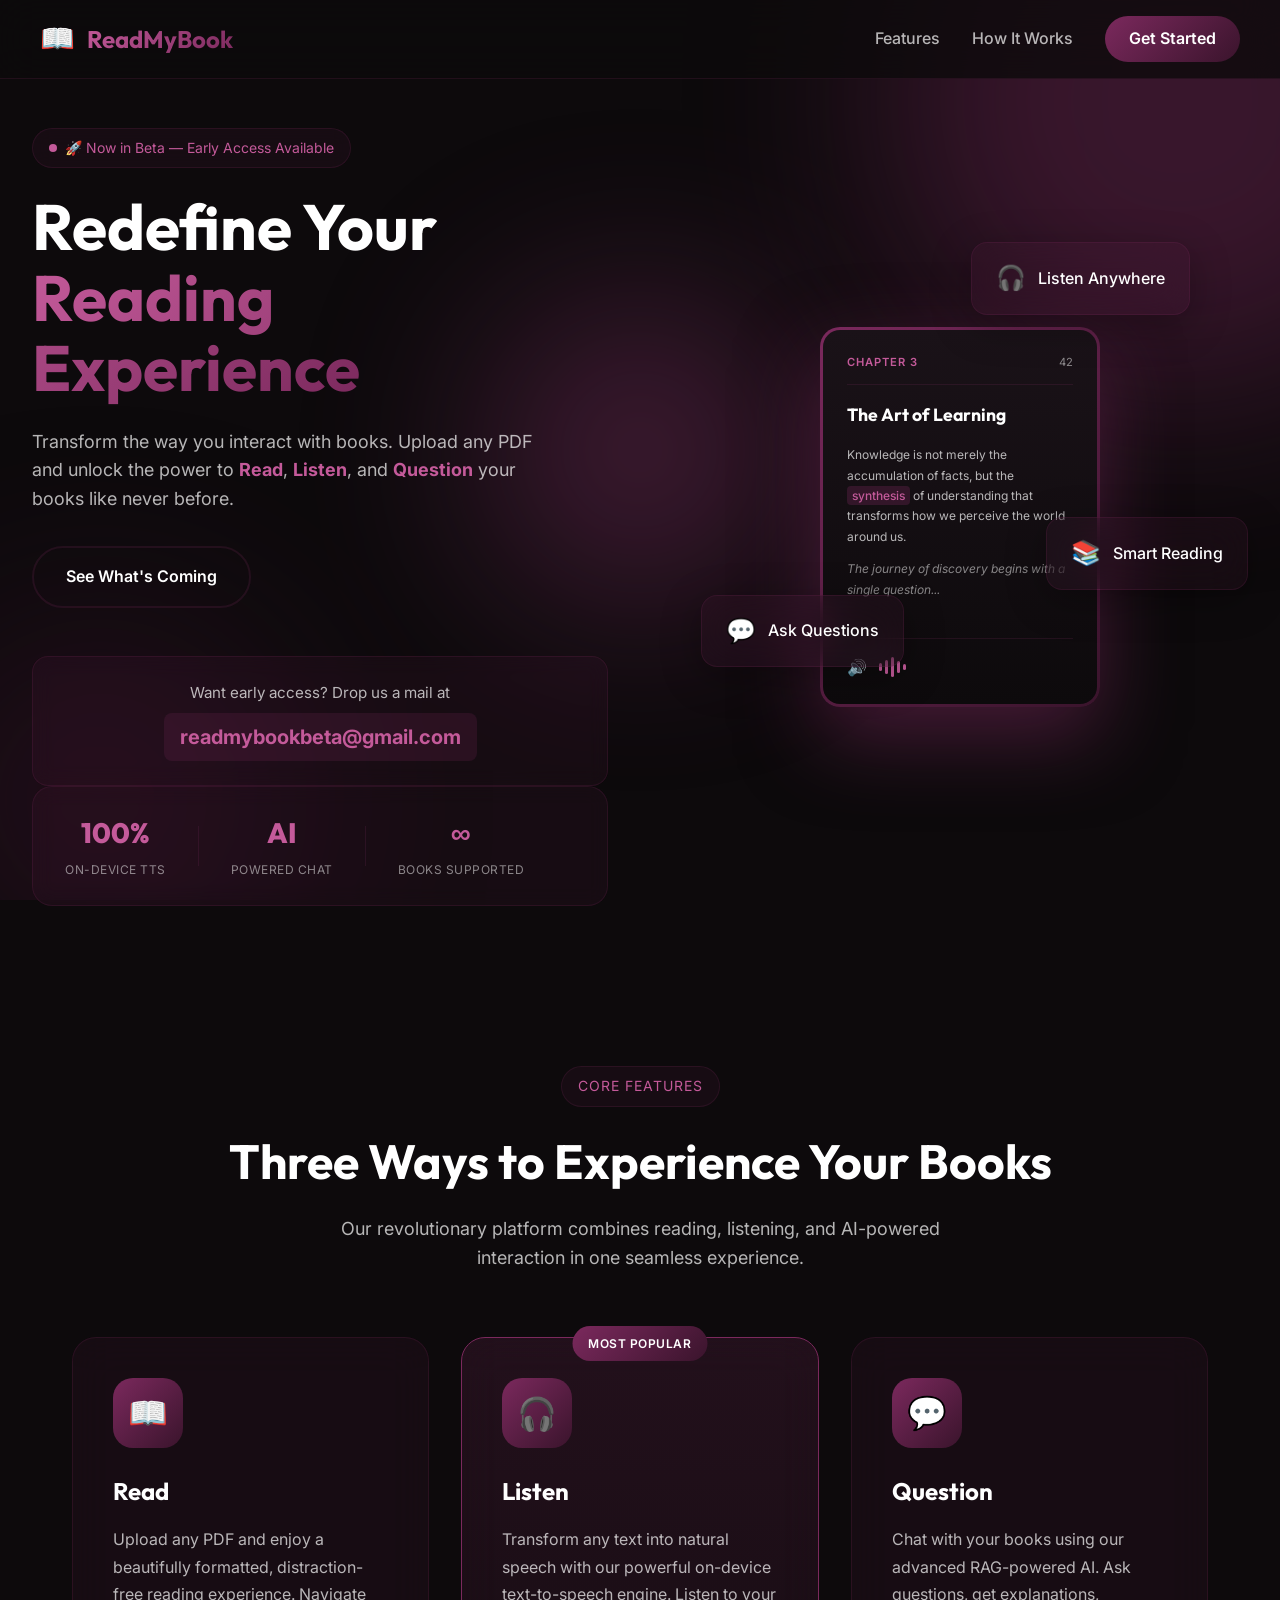
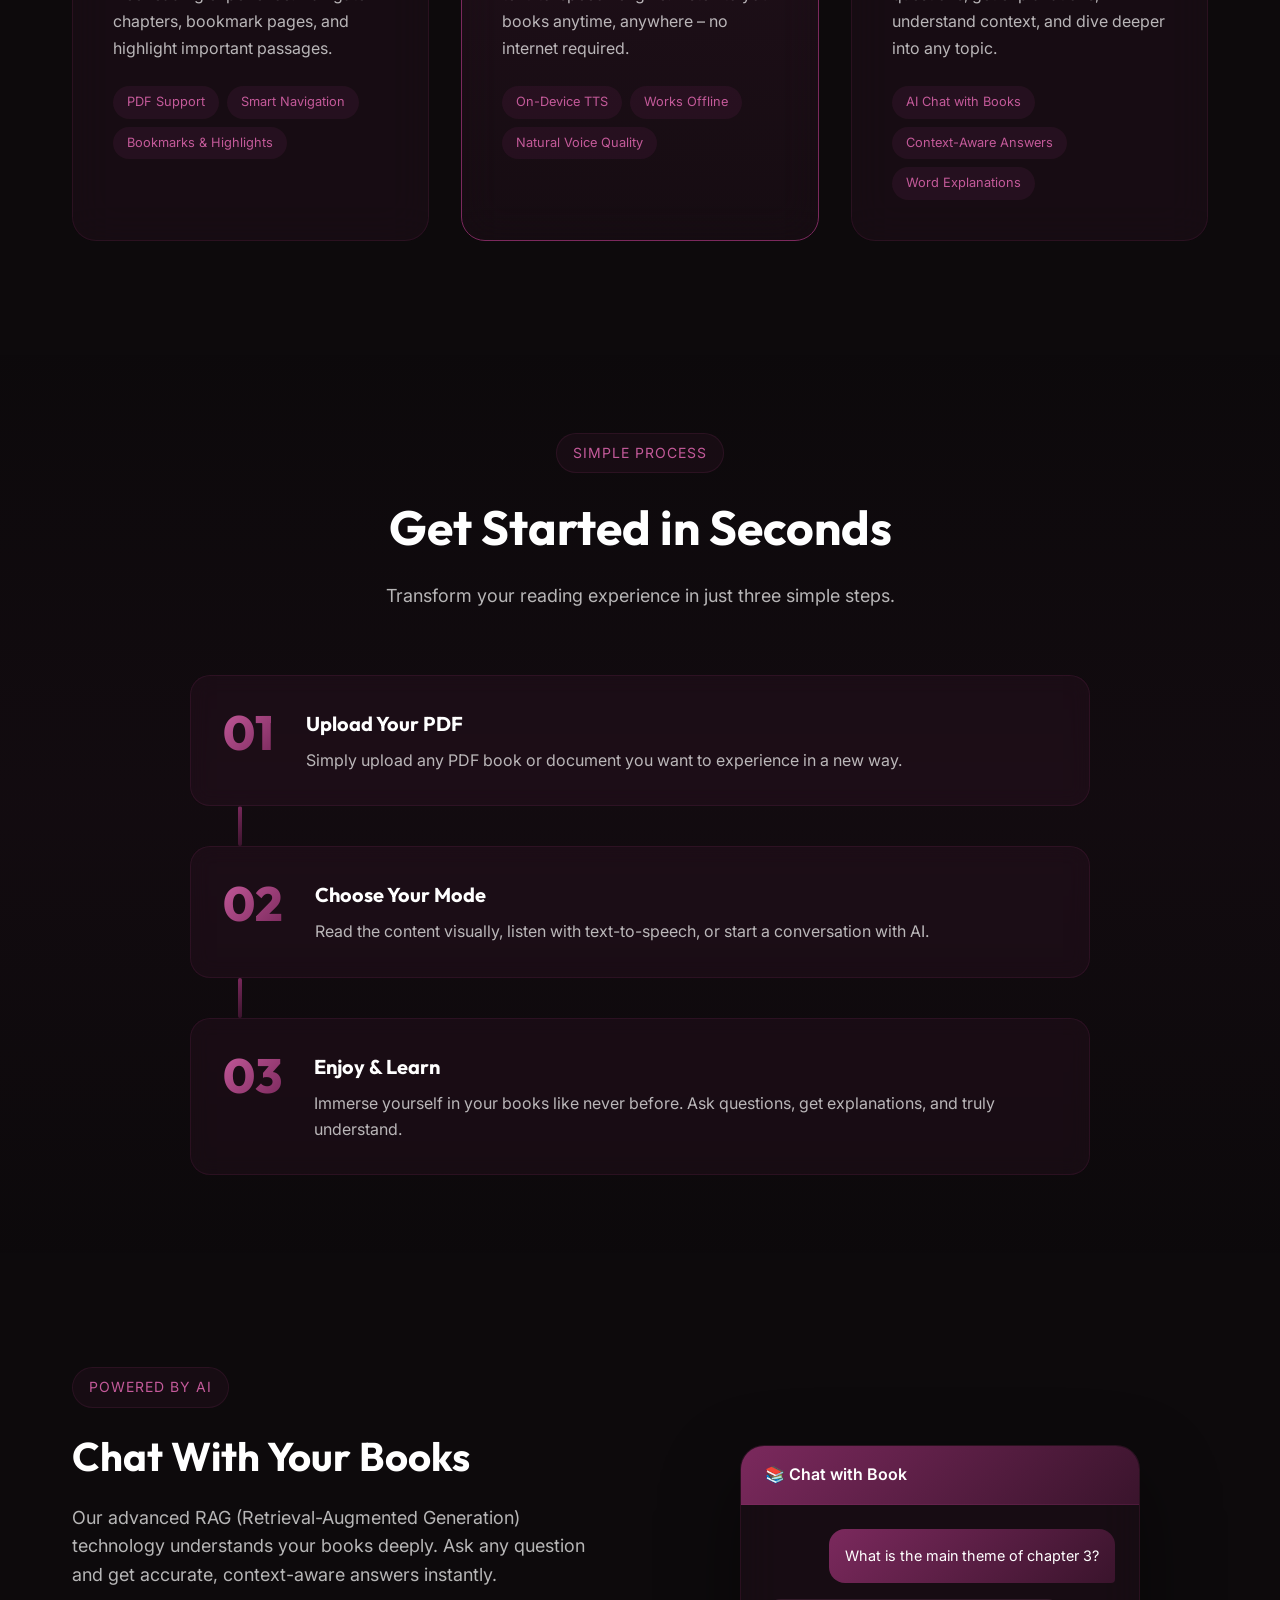
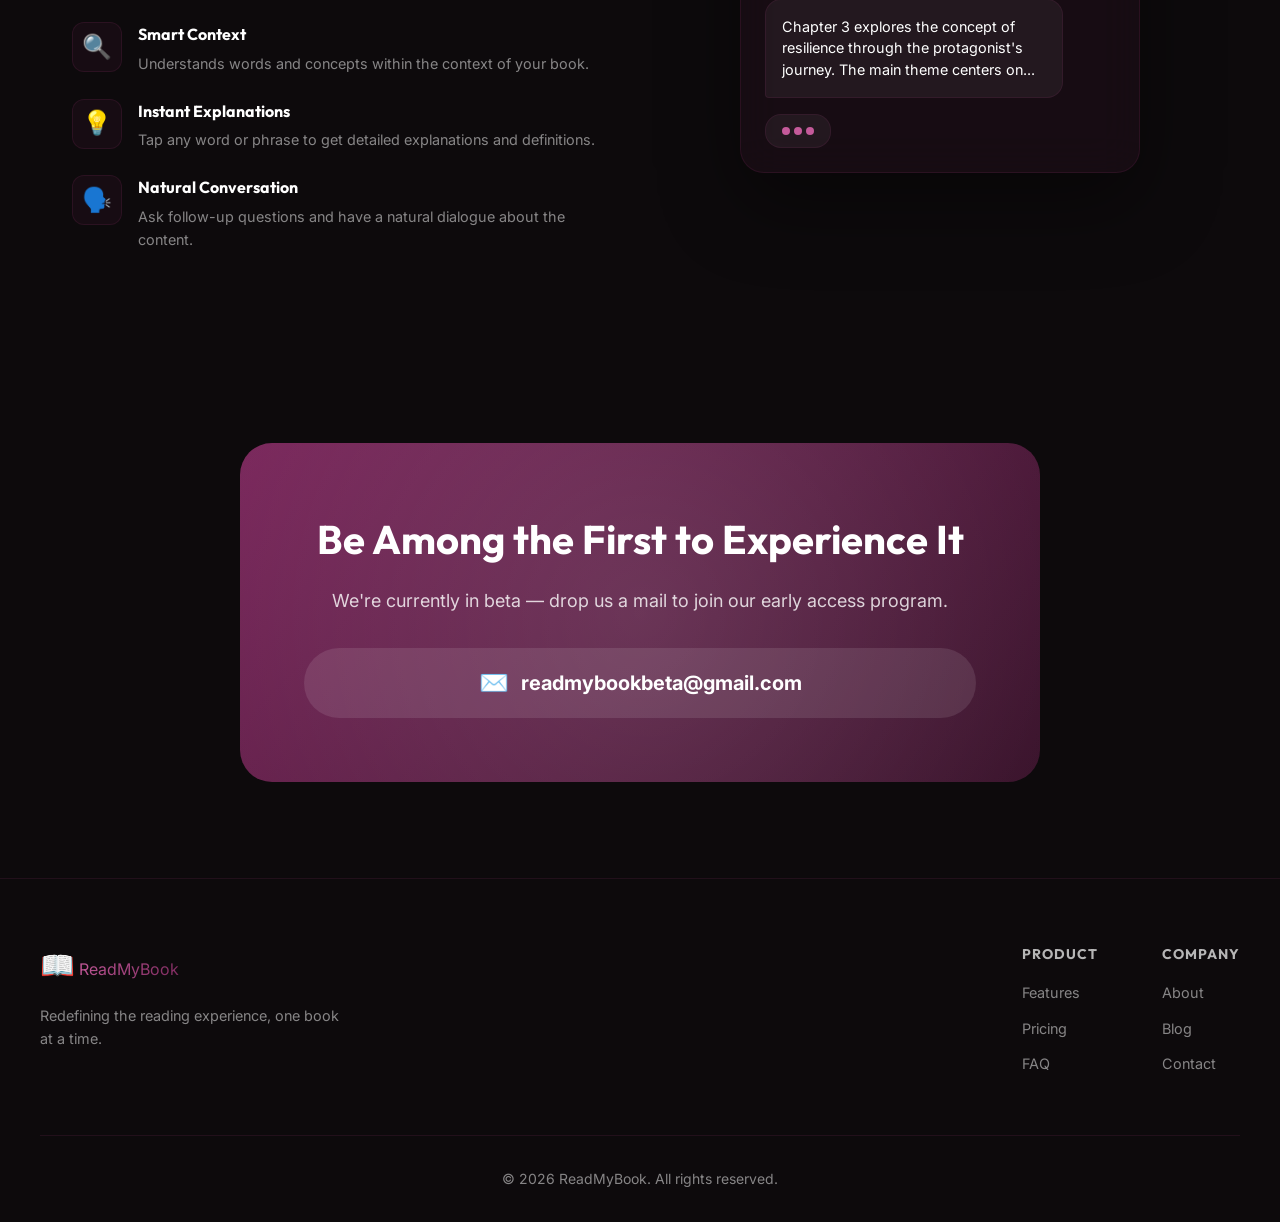
==== static/index.html @ e7499484 "landing page setup" ====
<!DOCTYPE html>
<html lang="en">
<head>
    <meta charset="UTF-8">
    <meta name="viewport" content="width=device-width, initial-scale=1.0">
    <meta name="description" content="ReadMyBook - Redefine your reading experience. Read, Listen, and Question your books with AI-powered features and on-device text-to-speech.">
    <title>ReadMyBook - Redefine Your Reading Experience</title>
    <link rel="preconnect" href="https://fonts.googleapis.com">
    <link rel="preconnect" href="https://fonts.gstatic.com" crossorigin>
    <link href="https://fonts.googleapis.com/css2?family=Inter:wght@300;400;500;600;700;800&family=Outfit:wght@400;500;600;700;800&display=swap" rel="stylesheet">
    <link rel="stylesheet" href="/static/style.css">
</head>
<body>
    <!-- Animated Background -->
    <div class="bg-animation">
        <div class="orb orb-1"></div>
        <div class="orb orb-2"></div>
        <div class="orb orb-3"></div>
    </div>

    <!-- Navigation -->
    <nav class="navbar">
        <div class="nav-container">
            <div class="logo">
                <span class="logo-icon">📖</span>
                <span class="logo-text">ReadMyBook</span>
            </div>
            <div class="nav-links">
                <a href="#features">Features</a>
                <a href="#how-it-works">How It Works</a>
                <a href="#" class="btn-nav">Get Started</a>
            </div>
        </div>
    </nav>

    <!-- Hero Section -->
    <section class="hero">
        <div class="hero-content">
            <div class="hero-badge">
                <span class="badge-pulse"></span>
                <span>🚀 Now in Beta — Early Access Available</span>
            </div>
            <h1 class="hero-title">
                Redefine Your<br>
                <span class="gradient-text">Reading Experience</span>
            </h1>
            <p class="hero-subtitle">
                Transform the way you interact with books. Upload any PDF and unlock the power to 
                <strong>Read</strong>, <strong>Listen</strong>, and <strong>Question</strong> your books 
                like never before.
            </p>
            <div class="hero-cta">
                <a href="#features" class="btn-secondary">See What's Coming</a>
            </div>
            <div class="beta-email-box">
                <p class="beta-email-label">Want early access? Drop us a mail at</p>
                <a href="mailto:readmybookbeta@gmail.com" class="beta-email-highlight">readmybookbeta@gmail.com</a>
            </div>
            <div class="hero-stats">
                <div class="stat">
                    <span class="stat-number">100%</span>
                    <span class="stat-label">On-Device TTS</span>
                </div>
                <div class="stat-divider"></div>
                <div class="stat">
                    <span class="stat-number">AI</span>
                    <span class="stat-label">Powered Chat</span>
                </div>
                <div class="stat-divider"></div>
                <div class="stat">
                    <span class="stat-number">∞</span>
                    <span class="stat-label">Books Supported</span>
                </div>
            </div>
        </div>
        <div class="hero-visual">
            <div class="floating-card card-1">
                <div class="card-icon">🎧</div>
                <span>Listen Anywhere</span>
            </div>
            <div class="floating-card card-2">
                <div class="card-icon">💬</div>
                <span>Ask Questions</span>
            </div>
            <div class="floating-card card-3">
                <div class="card-icon">📚</div>
                <span>Smart Reading</span>
            </div>
            <div class="book-mockup">
                <div class="book-page">
                    <div class="book-header">
                        <span class="chapter-label">Chapter 3</span>
                        <span class="page-number">42</span>
                    </div>
                    <h3 class="book-title">The Art of Learning</h3>
                    <div class="book-text">
                        <p>Knowledge is not merely the accumulation of facts, but the <span class="highlight-word">synthesis</span> of understanding that transforms how we perceive the world around us.</p>
                        <p class="text-muted-book">The journey of discovery begins with a single question...</p>
                    </div>
                    <div class="book-controls">
                        <span class="control-icon">🔊</span>
                        <div class="audio-wave">
                            <span></span><span></span><span></span><span></span><span></span>
                        </div>
                    </div>
                </div>
            </div>
        </div>
    </section>

    <!-- Features Section -->
    <section class="features" id="features">
        <div class="section-header">
            <span class="section-tag">Core Features</span>
            <h2 class="section-title">Three Ways to Experience Your Books</h2>
            <p class="section-subtitle">Our revolutionary platform combines reading, listening, and AI-powered interaction in one seamless experience.</p>
        </div>
        <div class="features-grid">
            <div class="feature-card">
                <div class="feature-icon-wrapper">
                    <div class="feature-icon">📖</div>
                </div>
                <h3>Read</h3>
                <p>Upload any PDF and enjoy a beautifully formatted, distraction-free reading experience. Navigate chapters, bookmark pages, and highlight important passages.</p>
                <ul class="feature-list">
                    <li>PDF Support</li>
                    <li>Smart Navigation</li>
                    <li>Bookmarks & Highlights</li>
                </ul>
            </div>
            <div class="feature-card featured">
                <div class="feature-badge">Most Popular</div>
                <div class="feature-icon-wrapper">
                    <div class="feature-icon">🎧</div>
                </div>
                <h3>Listen</h3>
                <p>Transform any text into natural speech with our powerful on-device text-to-speech engine. Listen to your books anytime, anywhere – no internet required.</p>
                <ul class="feature-list">
                    <li>On-Device TTS</li>
                    <li>Works Offline</li>
                    <li>Natural Voice Quality</li>
                </ul>
            </div>
            <div class="feature-card">
                <div class="feature-icon-wrapper">
                    <div class="feature-icon">💬</div>
                </div>
                <h3>Question</h3>
                <p>Chat with your books using our advanced RAG-powered AI. Ask questions, get explanations, understand context, and dive deeper into any topic.</p>
                <ul class="feature-list">
                    <li>AI Chat with Books</li>
                    <li>Context-Aware Answers</li>
                    <li>Word Explanations</li>
                </ul>
            </div>
        </div>
    </section>

    <!-- How It Works Section -->
    <section class="how-it-works" id="how-it-works">
        <div class="section-header">
            <span class="section-tag">Simple Process</span>
            <h2 class="section-title">Get Started in Seconds</h2>
            <p class="section-subtitle">Transform your reading experience in just three simple steps.</p>
        </div>
        <div class="steps-container">
            <div class="step">
                <div class="step-number">01</div>
                <div class="step-content">
                    <h3>Upload Your PDF</h3>
                    <p>Simply upload any PDF book or document you want to experience in a new way.</p>
                </div>
            </div>
            <div class="step-connector"></div>
            <div class="step">
                <div class="step-number">02</div>
                <div class="step-content">
                    <h3>Choose Your Mode</h3>
                    <p>Read the content visually, listen with text-to-speech, or start a conversation with AI.</p>
                </div>
            </div>
            <div class="step-connector"></div>
            <div class="step">
                <div class="step-number">03</div>
                <div class="step-content">
                    <h3>Enjoy & Learn</h3>
                    <p>Immerse yourself in your books like never before. Ask questions, get explanations, and truly understand.</p>
                </div>
            </div>
        </div>
    </section>

    <!-- AI Features Highlight -->
    <section class="ai-section">
        <div class="ai-container">
            <div class="ai-content">
                <span class="section-tag">Powered by AI</span>
                <h2>Chat With Your Books</h2>
                <p>Our advanced RAG (Retrieval-Augmented Generation) technology understands your books deeply. Ask any question and get accurate, context-aware answers instantly.</p>
                <div class="ai-features">
                    <div class="ai-feature">
                        <div class="ai-feature-icon">🔍</div>
                        <div>
                            <h4>Smart Context</h4>
                            <p>Understands words and concepts within the context of your book.</p>
                        </div>
                    </div>
                    <div class="ai-feature">
                        <div class="ai-feature-icon">💡</div>
                        <div>
                            <h4>Instant Explanations</h4>
                            <p>Tap any word or phrase to get detailed explanations and definitions.</p>
                        </div>
                    </div>
                    <div class="ai-feature">
                        <div class="ai-feature-icon">🗣️</div>
                        <div>
                            <h4>Natural Conversation</h4>
                            <p>Ask follow-up questions and have a natural dialogue about the content.</p>
                        </div>
                    </div>
                </div>
            </div>
            <div class="ai-visual">
                <div class="chat-mockup">
                    <div class="chat-header">
                        <span class="chat-title">📚 Chat with Book</span>
                    </div>
                    <div class="chat-messages">
                        <div class="chat-message user">
                            <p>What is the main theme of chapter 3?</p>
                        </div>
                        <div class="chat-message ai">
                            <p>Chapter 3 explores the concept of resilience through the protagonist's journey. The main theme centers on...</p>
                        </div>
                        <div class="chat-typing">
                            <span></span><span></span><span></span>
                        </div>
                    </div>
                </div>
            </div>
        </div>
    </section>

    <!-- CTA Section -->
    <section class="cta-section">
        <div class="cta-container">
            <h2>Be Among the First to Experience It</h2>
            <p>We're currently in beta — drop us a mail to join our early access program.</p>
            <div class="cta-email-box">
                <span class="cta-email-icon">✉️</span>
                <a href="mailto:readmybookbeta@gmail.com" class="cta-email-link">readmybookbeta@gmail.com</a>
            </div>
        </div>
    </section>

    <!-- Footer -->
    <footer class="footer">
        <div class="footer-container">
            <div class="footer-brand">
                <span class="logo-icon">📖</span>
                <span class="logo-text">ReadMyBook</span>
                <p>Redefining the reading experience, one book at a time.</p>
            </div>
            <div class="footer-links">
                <div class="footer-column">
                    <h4>Product</h4>
                    <a href="#">Features</a>
                    <a href="#">Pricing</a>
                    <a href="#">FAQ</a>
                </div>
                <div class="footer-column">
                    <h4>Company</h4>
                    <a href="#">About</a>
                    <a href="#">Blog</a>
                    <a href="#">Contact</a>
                </div>
            </div>
        </div>
        <div class="footer-bottom">
            <p>&copy; 2026 ReadMyBook. All rights reserved.</p>
        </div>
    </footer>
</body>
</html>
---- static/style.css ----
/* ========================================
   ReadMyBook Landing Page Styles
   Color Palette: 
   - Major: #7B295D (Purple Magenta)
   - Minor: #3A142C (Deep Plum)
   ======================================== */

:root {
    --major-color: #7B295D;
    --minor-color: #3A142C;
    --major-light: #9B3A7A;
    --major-lighter: #C45A9A;
    --accent-glow: rgba(123, 41, 93, 0.5);
    --bg-dark: #0D0A0C;
    --bg-card: rgba(123, 41, 93, 0.08);
    --text-primary: #FFFFFF;
    --text-secondary: rgba(255, 255, 255, 0.7);
    --text-muted: rgba(255, 255, 255, 0.5);
    --glass-bg: rgba(123, 41, 93, 0.1);
    --glass-border: rgba(123, 41, 93, 0.2);
    --gradient-main: linear-gradient(135deg, var(--major-color) 0%, var(--minor-color) 100%);
    --gradient-glow: linear-gradient(135deg, var(--major-lighter) 0%, var(--major-color) 100%);
}

* {
    margin: 0;
    padding: 0;
    box-sizing: border-box;
}

html {
    scroll-behavior: smooth;
}

body {
    font-family: 'Inter', -apple-system, BlinkMacSystemFont, sans-serif;
    background: var(--bg-dark);
    color: var(--text-primary);
    line-height: 1.6;
    overflow-x: hidden;
}

h1, h2, h3, h4, h5, h6 {
    font-family: 'Outfit', sans-serif;
    font-weight: 700;
}

/* ========================================
   Background Animation
   ======================================== */

.bg-animation {
    position: fixed;
    top: 0;
    left: 0;
    width: 100%;
    height: 100%;
    pointer-events: none;
    z-index: -1;
    overflow: hidden;
}

.orb {
    position: absolute;
    border-radius: 50%;
    filter: blur(100px);
    opacity: 0.4;
    animation: float 20s ease-in-out infinite;
}

.orb-1 {
    width: 600px;
    height: 600px;
    background: var(--major-color);
    top: -200px;
    right: -200px;
    animation-delay: 0s;
}

.orb-2 {
    width: 400px;
    height: 400px;
    background: var(--minor-color);
    bottom: -100px;
    left: -100px;
    animation-delay: -7s;
}

.orb-3 {
    width: 300px;
    height: 300px;
    background: var(--major-light);
    top: 50%;
    left: 50%;
    transform: translate(-50%, -50%);
    animation-delay: -14s;
}

@keyframes float {
    0%, 100% {
        transform: translate(0, 0) scale(1);
    }
    25% {
        transform: translate(50px, -50px) scale(1.1);
    }
    50% {
        transform: translate(-30px, 30px) scale(0.95);
    }
    75% {
        transform: translate(20px, 20px) scale(1.05);
    }
}

/* ========================================
   Navigation
   ======================================== */

.navbar {
    position: fixed;
    top: 0;
    left: 0;
    right: 0;
    z-index: 1000;
    padding: 1rem 2rem;
    backdrop-filter: blur(20px);
    background: rgba(13, 10, 12, 0.8);
    border-bottom: 1px solid var(--glass-border);
}

.nav-container {
    max-width: 1200px;
    margin: 0 auto;
    display: flex;
    justify-content: space-between;
    align-items: center;
}

.logo {
    display: flex;
    align-items: center;
    gap: 0.75rem;
    font-family: 'Outfit', sans-serif;
    font-size: 1.5rem;
    font-weight: 700;
}

.logo-icon {
    font-size: 1.75rem;
}

.logo-text {
    background: var(--gradient-glow);
    -webkit-background-clip: text;
    -webkit-text-fill-color: transparent;
    background-clip: text;
}

.nav-links {
    display: flex;
    align-items: center;
    gap: 2rem;
}

.nav-links a {
    color: var(--text-secondary);
    text-decoration: none;
    font-weight: 500;
    transition: color 0.3s ease;
}

.nav-links a:hover {
    color: var(--text-primary);
}

.btn-nav {
    padding: 0.625rem 1.5rem;
    background: var(--gradient-main);
    border-radius: 50px;
    color: var(--text-primary) !important;
    font-weight: 600 !important;
    transition: transform 0.3s ease, box-shadow 0.3s ease;
}

.btn-nav:hover {
    transform: translateY(-2px);
    box-shadow: 0 10px 30px var(--accent-glow);
}

/* ========================================
   Hero Section
   ======================================== */

.hero {
    min-height: 100vh;
    display: flex;
    align-items: center;
    justify-content: space-between;
    padding: 8rem 2rem 4rem;
    max-width: 1400px;
    margin: 0 auto;
    gap: 4rem;
}

.hero-content {
    flex: 1;
    max-width: 650px;
}

.hero-badge {
    display: inline-flex;
    align-items: center;
    gap: 0.5rem;
    padding: 0.5rem 1rem;
    background: var(--glass-bg);
    border: 1px solid var(--glass-border);
    border-radius: 50px;
    font-size: 0.875rem;
    color: var(--major-lighter);
    margin-bottom: 1.5rem;
    backdrop-filter: blur(10px);
}

.badge-pulse {
    width: 8px;
    height: 8px;
    background: var(--major-lighter);
    border-radius: 50%;
    animation: pulse 2s ease-in-out infinite;
}

@keyframes pulse {
    0%, 100% {
        opacity: 1;
        transform: scale(1);
    }
    50% {
        opacity: 0.5;
        transform: scale(1.2);
    }
}

.hero-title {
    font-size: clamp(2.5rem, 5vw, 4rem);
    line-height: 1.1;
    margin-bottom: 1.5rem;
}

.gradient-text {
    background: var(--gradient-glow);
    -webkit-background-clip: text;
    -webkit-text-fill-color: transparent;
    background-clip: text;
}

.hero-subtitle {
    font-size: 1.125rem;
    color: var(--text-secondary);
    margin-bottom: 2rem;
    max-width: 500px;
}

.hero-subtitle strong {
    color: var(--major-lighter);
}

.hero-cta {
    display: flex;
    gap: 1rem;
    margin-bottom: 3rem;
    flex-wrap: wrap;
}

.btn-primary {
    display: inline-flex;
    align-items: center;
    gap: 0.5rem;
    padding: 1rem 2rem;
    background: var(--gradient-main);
    color: var(--text-primary);
    text-decoration: none;
    border-radius: 50px;
    font-weight: 600;
    font-size: 1rem;
    transition: all 0.3s ease;
    border: none;
    cursor: pointer;
}

.btn-primary:hover {
    transform: translateY(-3px);
    box-shadow: 0 15px 40px var(--accent-glow);
}

.btn-primary svg {
    transition: transform 0.3s ease;
}

.btn-primary:hover svg {
    transform: translateX(5px);
}

.btn-secondary {
    display: inline-flex;
    align-items: center;
    padding: 1rem 2rem;
    background: transparent;
    color: var(--text-primary);
    text-decoration: none;
    border-radius: 50px;
    font-weight: 600;
    font-size: 1rem;
    border: 2px solid var(--glass-border);
    transition: all 0.3s ease;
}

.btn-secondary:hover {
    border-color: var(--major-color);
    background: var(--glass-bg);
}

.beta-email-box {
    margin-top: 2rem;
    padding: 1.5rem 2rem;
    background: var(--glass-bg);
    border: 1px solid var(--glass-border);
    border-radius: 16px;
    backdrop-filter: blur(10px);
    text-align: center;
}

.beta-email-label {
    font-size: 0.95rem;
    color: var(--text-secondary);
    margin-bottom: 0.5rem;
}

.beta-email-highlight {
    display: inline-block;
    font-size: 1.25rem;
    font-weight: 700;
    color: var(--major-lighter);
    text-decoration: none;
    padding: 0.5rem 1rem;
    background: rgba(123, 41, 93, 0.2);
    border-radius: 8px;
    transition: all 0.3s ease;
    animation: emailGlow 2s ease-in-out infinite;
}

.beta-email-highlight:hover {
    color: var(--text-primary);
    background: var(--major-color);
    transform: scale(1.05);
}

@keyframes emailGlow {
    0%, 100% {
        box-shadow: 0 0 10px rgba(123, 41, 93, 0.3);
    }
    50% {
        box-shadow: 0 0 20px rgba(123, 41, 93, 0.6), 0 0 30px rgba(123, 41, 93, 0.3);
    }
}

.hero-stats {
    display: flex;
    align-items: center;
    gap: 2rem;
    padding: 1.5rem 2rem;
    background: var(--glass-bg);
    border: 1px solid var(--glass-border);
    border-radius: 20px;
    backdrop-filter: blur(10px);
}

.stat {
    text-align: center;
}

.stat-number {
    display: block;
    font-family: 'Outfit', sans-serif;
    font-size: 1.75rem;
    font-weight: 800;
    color: var(--major-lighter);
}

.stat-label {
    font-size: 0.75rem;
    color: var(--text-muted);
    text-transform: uppercase;
    letter-spacing: 0.5px;
}

.stat-divider {
    width: 1px;
    height: 40px;
    background: var(--glass-border);
}

/* Hero Visual */
.hero-visual {
    flex: 1;
    position: relative;
    min-height: 500px;
    display: flex;
    align-items: center;
    justify-content: center;
}

.floating-card {
    position: absolute;
    padding: 1rem 1.5rem;
    background: var(--glass-bg);
    border: 1px solid var(--glass-border);
    border-radius: 16px;
    backdrop-filter: blur(20px);
    display: flex;
    align-items: center;
    gap: 0.75rem;
    font-weight: 500;
    animation: floatCard 6s ease-in-out infinite, glowPulse 3s ease-in-out infinite;
    box-shadow: 0 10px 40px rgba(0, 0, 0, 0.3);
    transition: transform 0.3s ease, box-shadow 0.3s ease;
}

.floating-card:hover {
    transform: scale(1.05);
    box-shadow: 0 15px 50px var(--accent-glow);
}

.card-icon {
    font-size: 1.5rem;
    animation: iconBounce 2s ease-in-out infinite;
}

.card-1 {
    top: -5%;
    right: 10%;
    animation-delay: 0s;
}

.card-1 .card-icon {
    animation-delay: 0s;
}

.card-2 {
    bottom: 20%;
    left: 5%;
    animation-delay: -2s;
}

.card-2 .card-icon {
    animation-delay: -0.5s;
}

.card-3 {
    top: 50%;
    right: 0;
    animation-delay: -4s;
}

.card-3 .card-icon {
    animation-delay: -1s;
}

@keyframes floatCard {
    0%, 100% {
        transform: translateY(0) rotate(0deg);
    }
    25% {
        transform: translateY(-10px) rotate(1deg);
    }
    50% {
        transform: translateY(-15px) rotate(0deg);
    }
    75% {
        transform: translateY(-8px) rotate(-1deg);
    }
}

@keyframes glowPulse {
    0%, 100% {
        box-shadow: 0 10px 40px rgba(0, 0, 0, 0.3);
        border-color: var(--glass-border);
    }
    50% {
        box-shadow: 0 10px 50px var(--accent-glow), 0 0 20px rgba(123, 41, 93, 0.3);
        border-color: var(--major-color);
    }
}

@keyframes iconBounce {
    0%, 100% {
        transform: scale(1) rotate(0deg);
    }
    25% {
        transform: scale(1.1) rotate(-5deg);
    }
    50% {
        transform: scale(1) rotate(0deg);
    }
    75% {
        transform: scale(1.15) rotate(5deg);
    }
}

.book-mockup {
    width: 280px;
    height: 380px;
    background: var(--gradient-main);
    border-radius: 20px;
    padding: 3px;
    box-shadow: 0 30px 80px var(--accent-glow);
    animation: floatBook 8s ease-in-out infinite;
}

.book-page {
    width: 100%;
    height: 100%;
    background: linear-gradient(180deg, #1a1218 0%, #0d0a0c 100%);
    border-radius: 17px;
    padding: 1.5rem;
    display: flex;
    flex-direction: column;
}

.book-header {
    display: flex;
    justify-content: space-between;
    align-items: center;
    margin-bottom: 1rem;
    padding-bottom: 0.75rem;
    border-bottom: 1px solid var(--glass-border);
}

.chapter-label {
    font-size: 0.7rem;
    text-transform: uppercase;
    letter-spacing: 1px;
    color: var(--major-lighter);
    font-weight: 600;
}

.page-number {
    font-size: 0.7rem;
    color: var(--text-muted);
}

.book-title {
    font-family: 'Outfit', sans-serif;
    font-size: 1.1rem;
    font-weight: 700;
    margin-bottom: 1rem;
    color: var(--text-primary);
}

.book-text {
    flex: 1;
    font-size: 0.75rem;
    line-height: 1.7;
    color: var(--text-secondary);
}

.book-text p {
    margin-bottom: 0.75rem;
}

.text-muted-book {
    color: var(--text-muted);
    font-style: italic;
}

.highlight-word {
    position: relative;
    background: rgba(123, 41, 93, 0.3);
    padding: 0.1rem 0.3rem;
    border-radius: 4px;
    color: var(--major-lighter);
    cursor: pointer;
    font-weight: 500;
}

.word-tooltip {
    position: absolute;
    bottom: 130%;
    left: 50%;
    transform: translateX(-50%);
    background: var(--major-color);
    color: var(--text-primary);
    padding: 0.5rem 0.75rem;
    border-radius: 8px;
    font-size: 0.65rem;
    font-weight: 400;
    white-space: nowrap;
    opacity: 0;
    animation: tooltipPulse 3s ease-in-out infinite;
    pointer-events: none;
}

.word-tooltip::after {
    content: '';
    position: absolute;
    top: 100%;
    left: 50%;
    transform: translateX(-50%);
    border: 6px solid transparent;
    border-top-color: var(--major-color);
}

@keyframes tooltipPulse {
    0%, 40%, 100% {
        opacity: 0;
        transform: translateX(-50%) translateY(5px);
    }
    50%, 90% {
        opacity: 1;
        transform: translateX(-50%) translateY(0);
    }
}

.book-controls {
    display: flex;
    align-items: center;
    gap: 0.75rem;
    padding-top: 1rem;
    border-top: 1px solid var(--glass-border);
}

.control-icon {
    font-size: 1rem;
}

.audio-wave {
    display: flex;
    align-items: center;
    gap: 3px;
    height: 20px;
}

.audio-wave span {
    width: 3px;
    height: 100%;
    background: var(--major-lighter);
    border-radius: 2px;
    animation: audioWave 1s ease-in-out infinite;
}

.audio-wave span:nth-child(1) { animation-delay: 0s; height: 40%; }
.audio-wave span:nth-child(2) { animation-delay: 0.1s; height: 70%; }
.audio-wave span:nth-child(3) { animation-delay: 0.2s; height: 100%; }
.audio-wave span:nth-child(4) { animation-delay: 0.3s; height: 60%; }
.audio-wave span:nth-child(5) { animation-delay: 0.4s; height: 30%; }

@keyframes audioWave {
    0%, 100% {
        transform: scaleY(1);
    }
    50% {
        transform: scaleY(0.5);
    }
}

@keyframes shimmer {
    0%, 100% {
        opacity: 0.3;
    }
    50% {
        opacity: 0.6;
    }
}

@keyframes floatBook {
    0%, 100% {
        transform: translateY(0) rotate(-2deg);
    }
    50% {
        transform: translateY(-20px) rotate(2deg);
    }
}

/* ========================================
   Features Section
   ======================================== */

.features {
    padding: 6rem 2rem;
    max-width: 1200px;
    margin: 0 auto;
}

.section-header {
    text-align: center;
    margin-bottom: 4rem;
}

.section-tag {
    display: inline-block;
    padding: 0.5rem 1rem;
    background: var(--glass-bg);
    border: 1px solid var(--glass-border);
    border-radius: 50px;
    font-size: 0.875rem;
    color: var(--major-lighter);
    margin-bottom: 1rem;
    text-transform: uppercase;
    letter-spacing: 1px;
}

.section-title {
    font-size: clamp(2rem, 4vw, 3rem);
    margin-bottom: 1rem;
}

.section-subtitle {
    font-size: 1.125rem;
    color: var(--text-secondary);
    max-width: 600px;
    margin: 0 auto;
}

.features-grid {
    display: grid;
    grid-template-columns: repeat(auto-fit, minmax(320px, 1fr));
    gap: 2rem;
}

.feature-card {
    position: relative;
    padding: 2.5rem;
    background: var(--glass-bg);
    border: 1px solid var(--glass-border);
    border-radius: 24px;
    backdrop-filter: blur(20px);
    transition: all 0.4s ease;
}

.feature-card:hover {
    transform: translateY(-10px);
    border-color: var(--major-color);
    box-shadow: 0 20px 60px rgba(123, 41, 93, 0.2);
}

.feature-card.featured {
    background: linear-gradient(180deg, rgba(123, 41, 93, 0.2) 0%, rgba(58, 20, 44, 0.2) 100%);
    border-color: var(--major-color);
}

.feature-badge {
    position: absolute;
    top: -12px;
    left: 50%;
    transform: translateX(-50%);
    padding: 0.5rem 1rem;
    background: var(--gradient-main);
    border-radius: 50px;
    font-size: 0.75rem;
    font-weight: 600;
    text-transform: uppercase;
    letter-spacing: 0.5px;
}

.feature-icon-wrapper {
    width: 70px;
    height: 70px;
    display: flex;
    align-items: center;
    justify-content: center;
    background: var(--gradient-main);
    border-radius: 20px;
    margin-bottom: 1.5rem;
}

.feature-icon {
    font-size: 2rem;
}

.feature-card h3 {
    font-size: 1.5rem;
    margin-bottom: 1rem;
}

.feature-card > p {
    color: var(--text-secondary);
    margin-bottom: 1.5rem;
    line-height: 1.7;
}

.feature-list {
    list-style: none;
    display: flex;
    flex-wrap: wrap;
    gap: 0.5rem;
}

.feature-list li {
    padding: 0.375rem 0.875rem;
    background: rgba(123, 41, 93, 0.15);
    border-radius: 50px;
    font-size: 0.8rem;
    color: var(--major-lighter);
}

/* ========================================
   How It Works Section
   ======================================== */

.how-it-works {
    padding: 6rem 2rem;
    background: linear-gradient(180deg, transparent 0%, rgba(123, 41, 93, 0.05) 50%, transparent 100%);
}

.steps-container {
    max-width: 900px;
    margin: 0 auto;
    display: flex;
    flex-direction: column;
    gap: 0;
}

.step {
    display: flex;
    align-items: flex-start;
    gap: 2rem;
    padding: 2rem;
    background: var(--glass-bg);
    border: 1px solid var(--glass-border);
    border-radius: 20px;
    backdrop-filter: blur(10px);
    transition: all 0.3s ease;
}

.step:hover {
    border-color: var(--major-color);
    transform: translateX(10px);
}

.step-number {
    font-family: 'Outfit', sans-serif;
    font-size: 3rem;
    font-weight: 800;
    background: var(--gradient-glow);
    -webkit-background-clip: text;
    -webkit-text-fill-color: transparent;
    background-clip: text;
    line-height: 1;
}

.step-content h3 {
    font-size: 1.25rem;
    margin-bottom: 0.5rem;
}

.step-content p {
    color: var(--text-secondary);
}

.step-connector {
    width: 4px;
    height: 40px;
    background: var(--gradient-main);
    margin-left: 3rem;
    border-radius: 2px;
}

/* ========================================
   AI Section
   ======================================== */

.ai-section {
    padding: 6rem 2rem;
    max-width: 1200px;
    margin: 0 auto;
}

.ai-container {
    display: flex;
    align-items: center;
    gap: 4rem;
}

.ai-content {
    flex: 1;
}

.ai-content h2 {
    font-size: clamp(2rem, 4vw, 2.5rem);
    margin-bottom: 1rem;
}

.ai-content > p {
    color: var(--text-secondary);
    margin-bottom: 2rem;
    font-size: 1.125rem;
}

.ai-features {
    display: flex;
    flex-direction: column;
    gap: 1.5rem;
}

.ai-feature {
    display: flex;
    align-items: flex-start;
    gap: 1rem;
}

.ai-feature-icon {
    width: 50px;
    height: 50px;
    display: flex;
    align-items: center;
    justify-content: center;
    background: var(--glass-bg);
    border: 1px solid var(--glass-border);
    border-radius: 12px;
    font-size: 1.5rem;
    flex-shrink: 0;
}

.ai-feature h4 {
    font-size: 1rem;
    margin-bottom: 0.25rem;
}

.ai-feature p {
    color: var(--text-muted);
    font-size: 0.9rem;
}

.ai-visual {
    flex: 1;
    display: flex;
    justify-content: center;
}

.chat-mockup {
    width: 100%;
    max-width: 400px;
    background: var(--glass-bg);
    border: 1px solid var(--glass-border);
    border-radius: 24px;
    overflow: hidden;
    backdrop-filter: blur(20px);
    box-shadow: 0 30px 80px rgba(0, 0, 0, 0.4);
}

.chat-header {
    padding: 1rem 1.5rem;
    background: var(--gradient-main);
    border-bottom: 1px solid var(--glass-border);
}

.chat-title {
    font-weight: 600;
}

.chat-messages {
    padding: 1.5rem;
    display: flex;
    flex-direction: column;
    gap: 1rem;
    min-height: 250px;
}

.chat-message {
    max-width: 85%;
    padding: 1rem;
    border-radius: 16px;
}

.chat-message.user {
    background: var(--gradient-main);
    align-self: flex-end;
    border-bottom-right-radius: 4px;
}

.chat-message.ai {
    background: rgba(255, 255, 255, 0.05);
    border: 1px solid var(--glass-border);
    align-self: flex-start;
    border-bottom-left-radius: 4px;
}

.chat-message p {
    font-size: 0.9rem;
    line-height: 1.5;
}

.chat-typing {
    display: flex;
    gap: 4px;
    align-self: flex-start;
    padding: 0.75rem 1rem;
    background: rgba(255, 255, 255, 0.05);
    border: 1px solid var(--glass-border);
    border-radius: 16px;
}

.chat-typing span {
    width: 8px;
    height: 8px;
    background: var(--major-lighter);
    border-radius: 50%;
    animation: typing 1.4s ease-in-out infinite;
}

.chat-typing span:nth-child(2) {
    animation-delay: 0.2s;
}

.chat-typing span:nth-child(3) {
    animation-delay: 0.4s;
}

@keyframes typing {
    0%, 60%, 100% {
        transform: translateY(0);
        opacity: 0.4;
    }
    30% {
        transform: translateY(-8px);
        opacity: 1;
    }
}

/* ========================================
   CTA Section
   ======================================== */

.cta-section {
    padding: 6rem 2rem;
}

.cta-container {
    max-width: 800px;
    margin: 0 auto;
    text-align: center;
    padding: 4rem;
    background: var(--gradient-main);
    border-radius: 32px;
    position: relative;
    overflow: hidden;
}

.cta-container::before {
    content: '';
    position: absolute;
    top: -50%;
    left: -50%;
    width: 200%;
    height: 200%;
    background: radial-gradient(circle, rgba(255, 255, 255, 0.1) 0%, transparent 50%);
    animation: rotateBg 20s linear infinite;
}

@keyframes rotateBg {
    from {
        transform: rotate(0deg);
    }
    to {
        transform: rotate(360deg);
    }
}

.cta-container h2 {
    font-size: clamp(1.75rem, 4vw, 2.5rem);
    margin-bottom: 1rem;
    position: relative;
}

.cta-container p {
    color: rgba(255, 255, 255, 0.8);
    margin-bottom: 2rem;
    font-size: 1.125rem;
    position: relative;
}

.btn-large {
    padding: 1.25rem 2.5rem;
    font-size: 1.125rem;
    background: var(--text-primary);
    color: var(--major-color) !important;
    position: relative;
}

.btn-large:hover {
    background: var(--text-primary);
    box-shadow: 0 15px 40px rgba(0, 0, 0, 0.3);
}

.cta-email-box {
    display: flex;
    align-items: center;
    justify-content: center;
    gap: 0.75rem;
    margin-top: 2rem;
    padding: 1rem 2rem;
    background: rgba(255, 255, 255, 0.1);
    border-radius: 50px;
    position: relative;
}

.cta-email-icon {
    font-size: 1.5rem;
}

.cta-email-link {
    font-size: 1.25rem;
    font-weight: 700;
    color: var(--text-primary);
    text-decoration: none;
    transition: all 0.3s ease;
}

.cta-email-link:hover {
    text-decoration: underline;
}

/* ========================================
   Footer
   ======================================== */

.footer {
    padding: 4rem 2rem 2rem;
    border-top: 1px solid var(--glass-border);
}

.footer-container {
    max-width: 1200px;
    margin: 0 auto;
    display: flex;
    justify-content: space-between;
    gap: 4rem;
    flex-wrap: wrap;
}

.footer-brand {
    max-width: 300px;
}

.footer-brand .logo-icon,
.footer-brand .logo-text {
    display: inline;
}

.footer-brand p {
    color: var(--text-muted);
    margin-top: 1rem;
    font-size: 0.9rem;
}

.footer-links {
    display: flex;
    gap: 4rem;
}

.footer-column h4 {
    font-size: 0.875rem;
    text-transform: uppercase;
    letter-spacing: 1px;
    margin-bottom: 1rem;
    color: var(--text-secondary);
}

.footer-column a {
    display: block;
    color: var(--text-muted);
    text-decoration: none;
    margin-bottom: 0.75rem;
    font-size: 0.9rem;
    transition: color 0.3s ease;
}

.footer-column a:hover {
    color: var(--major-lighter);
}

.footer-bottom {
    max-width: 1200px;
    margin: 3rem auto 0;
    padding-top: 2rem;
    border-top: 1px solid var(--glass-border);
    text-align: center;
}

.footer-bottom p {
    color: var(--text-muted);
    font-size: 0.875rem;
}

/* ========================================
   Responsive Design
   ======================================== */

@media (max-width: 1024px) {
    .hero {
        flex-direction: column;
        text-align: center;
        padding-top: 6rem;
    }

    .hero-content {
        max-width: 100%;
    }

    .hero-subtitle {
        max-width: 100%;
        margin-left: auto;
        margin-right: auto;
    }

    .hero-cta {
        justify-content: center;
    }

    .hero-stats {
        justify-content: center;
    }

    .hero-visual {
        min-height: 400px;
    }

    .ai-container {
        flex-direction: column;
        text-align: center;
    }
}

@media (max-width: 768px) {
    .nav-links a:not(.btn-nav) {
        display: none;
    }

    .hero-stats {
        flex-direction: column;
        gap: 1rem;
    }

    .stat-divider {
        width: 40px;
        height: 1px;
    }

    .features-grid {
        grid-template-columns: 1fr;
    }

    .step {
        flex-direction: column;
        text-align: center;
    }

    .step-connector {
        margin-left: auto;
        margin-right: auto;
    }

    .footer-container {
        flex-direction: column;
        text-align: center;
    }

    .footer-links {
        justify-content: center;
    }
}

@media (max-width: 480px) {
    .hero-title {
        font-size: 2rem;
    }

    .btn-primary,
    .btn-secondary {
        width: 100%;
        justify-content: center;
    }

    .floating-card {
        display: none;
    }

    .book-mockup {
        width: 220px;
        height: 300px;
    }
}
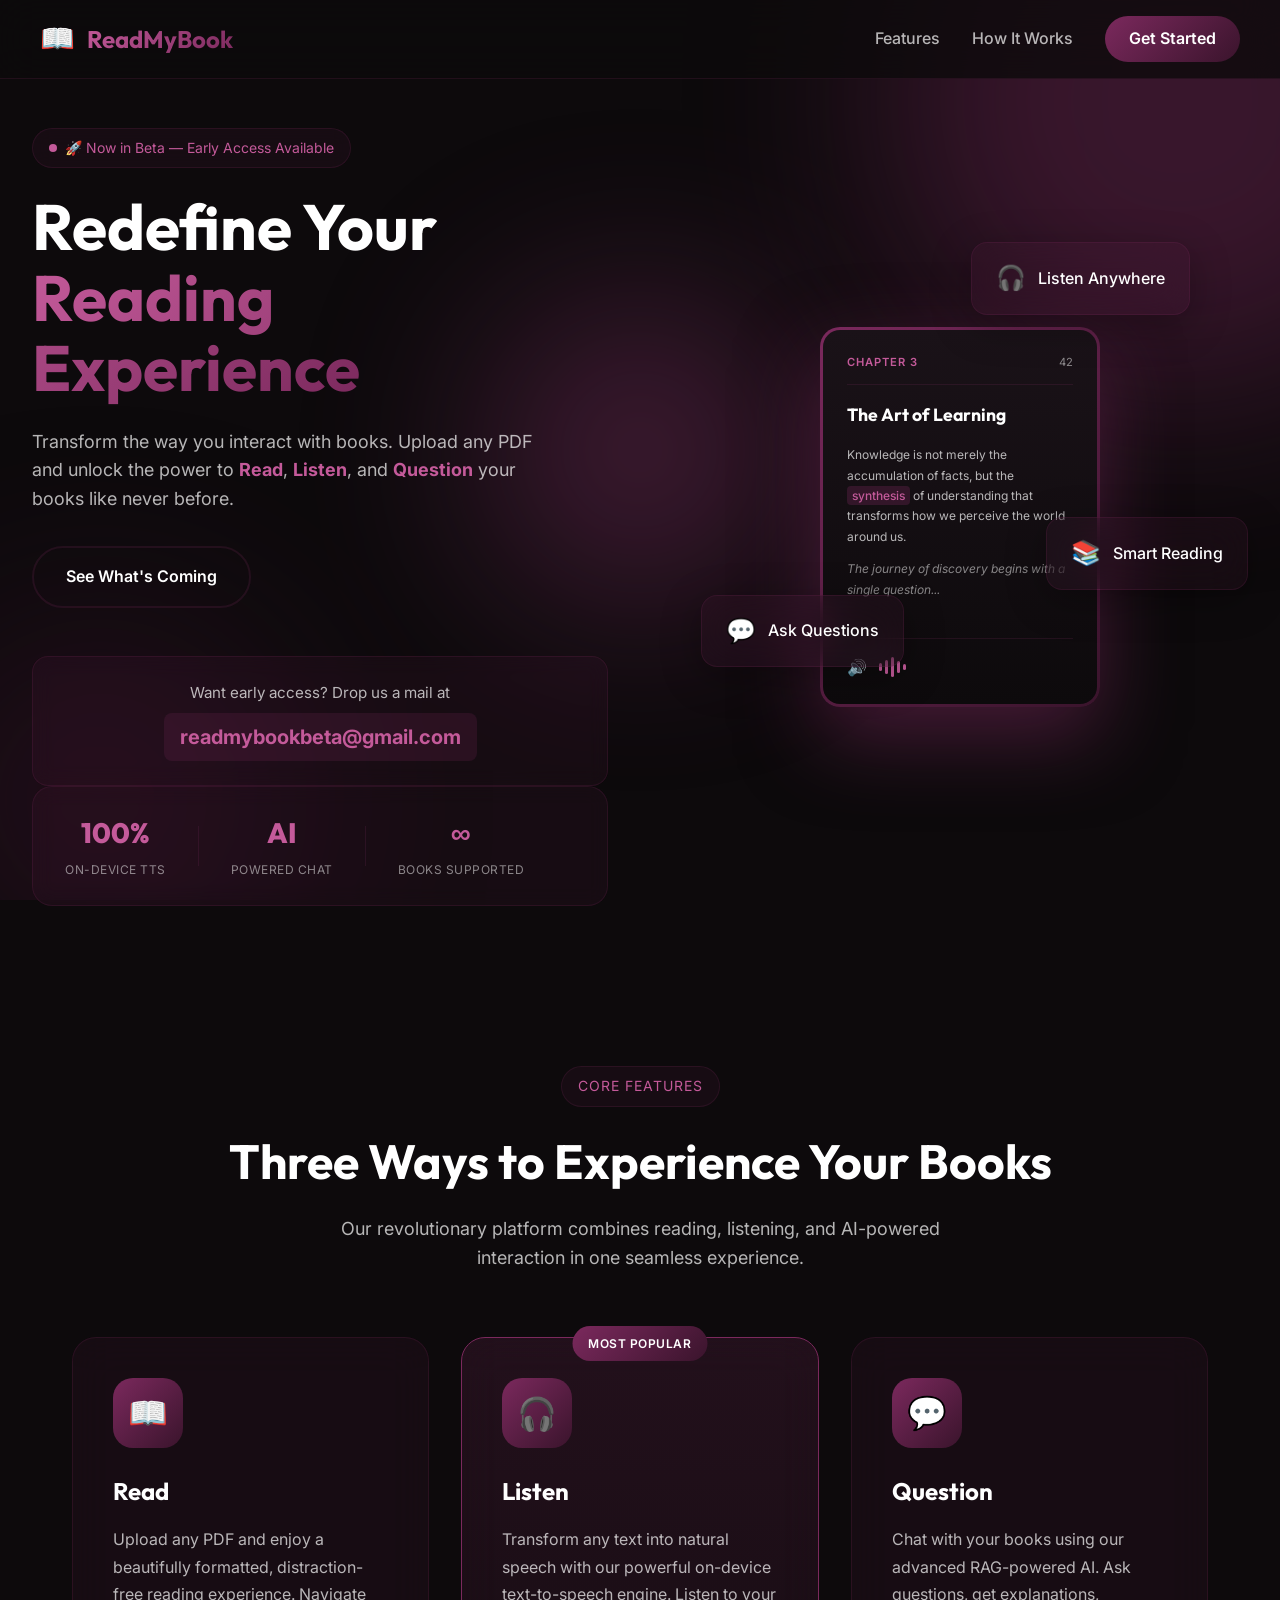
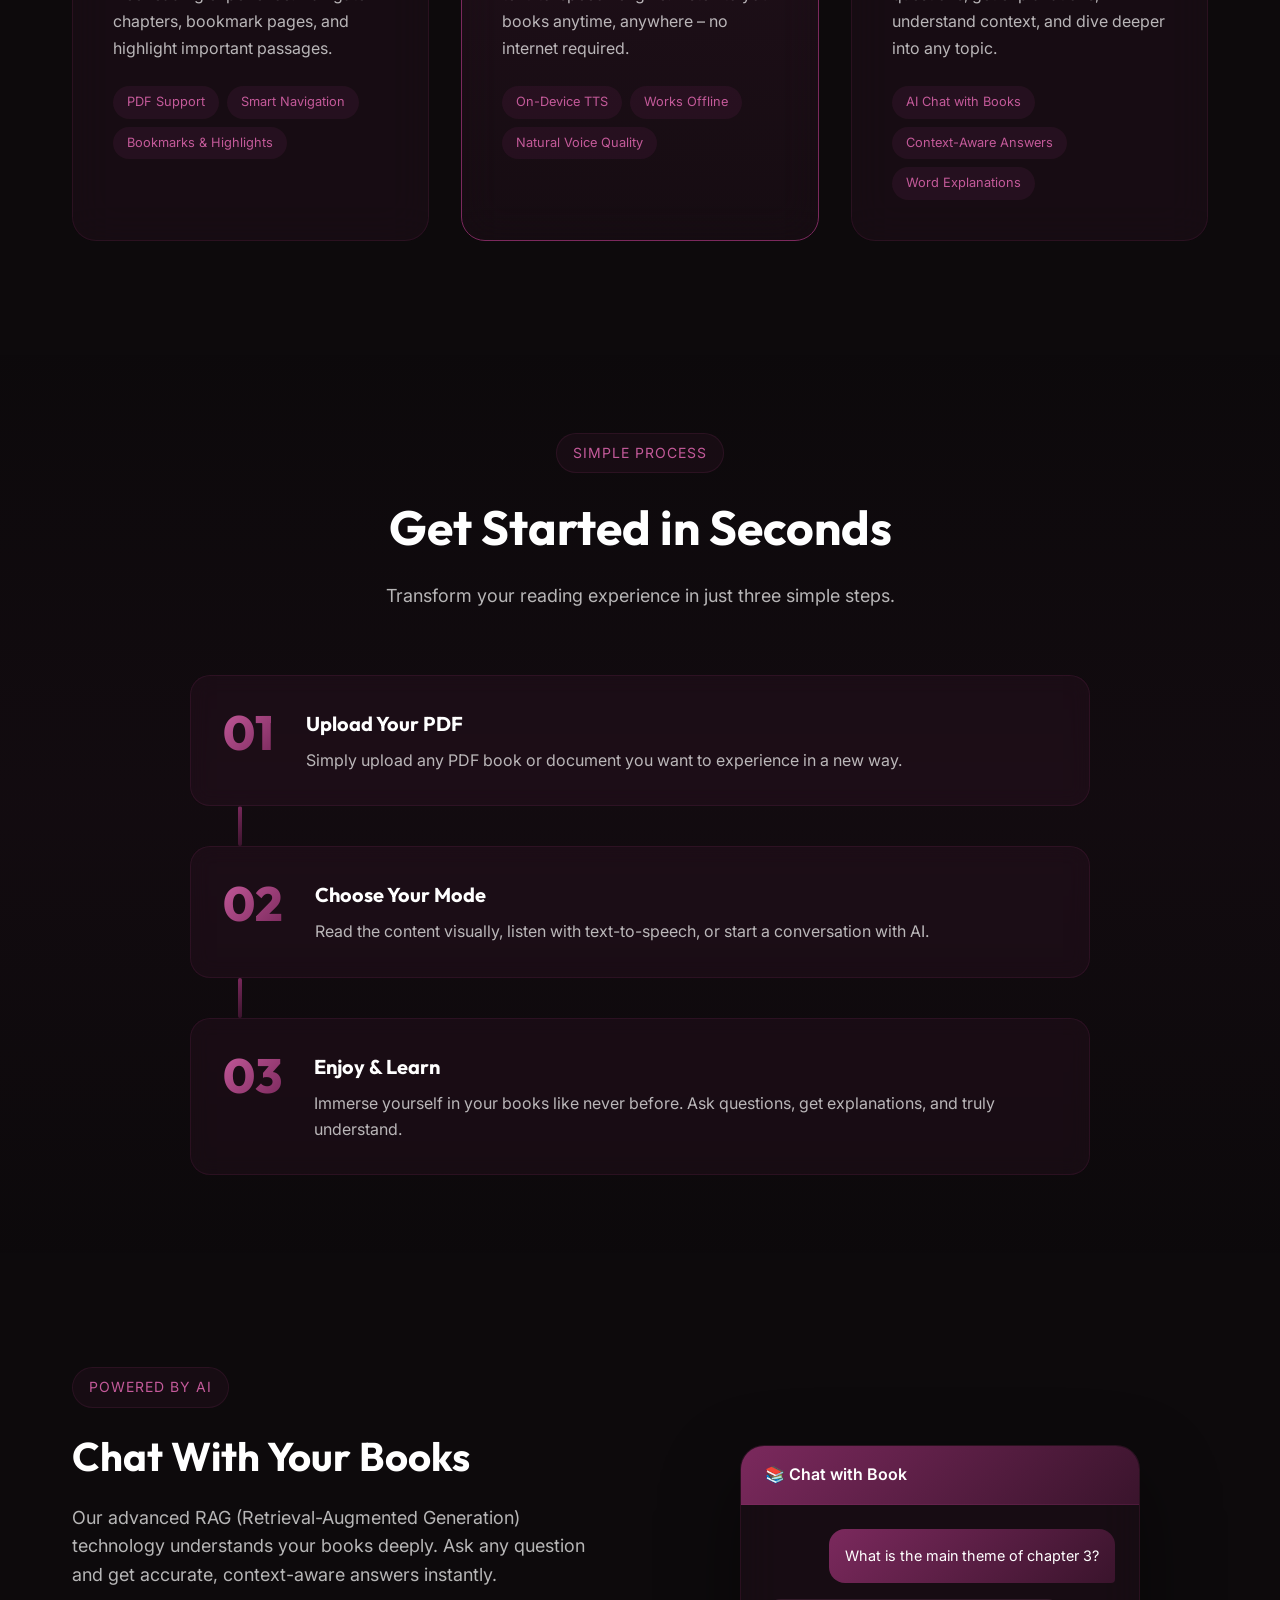
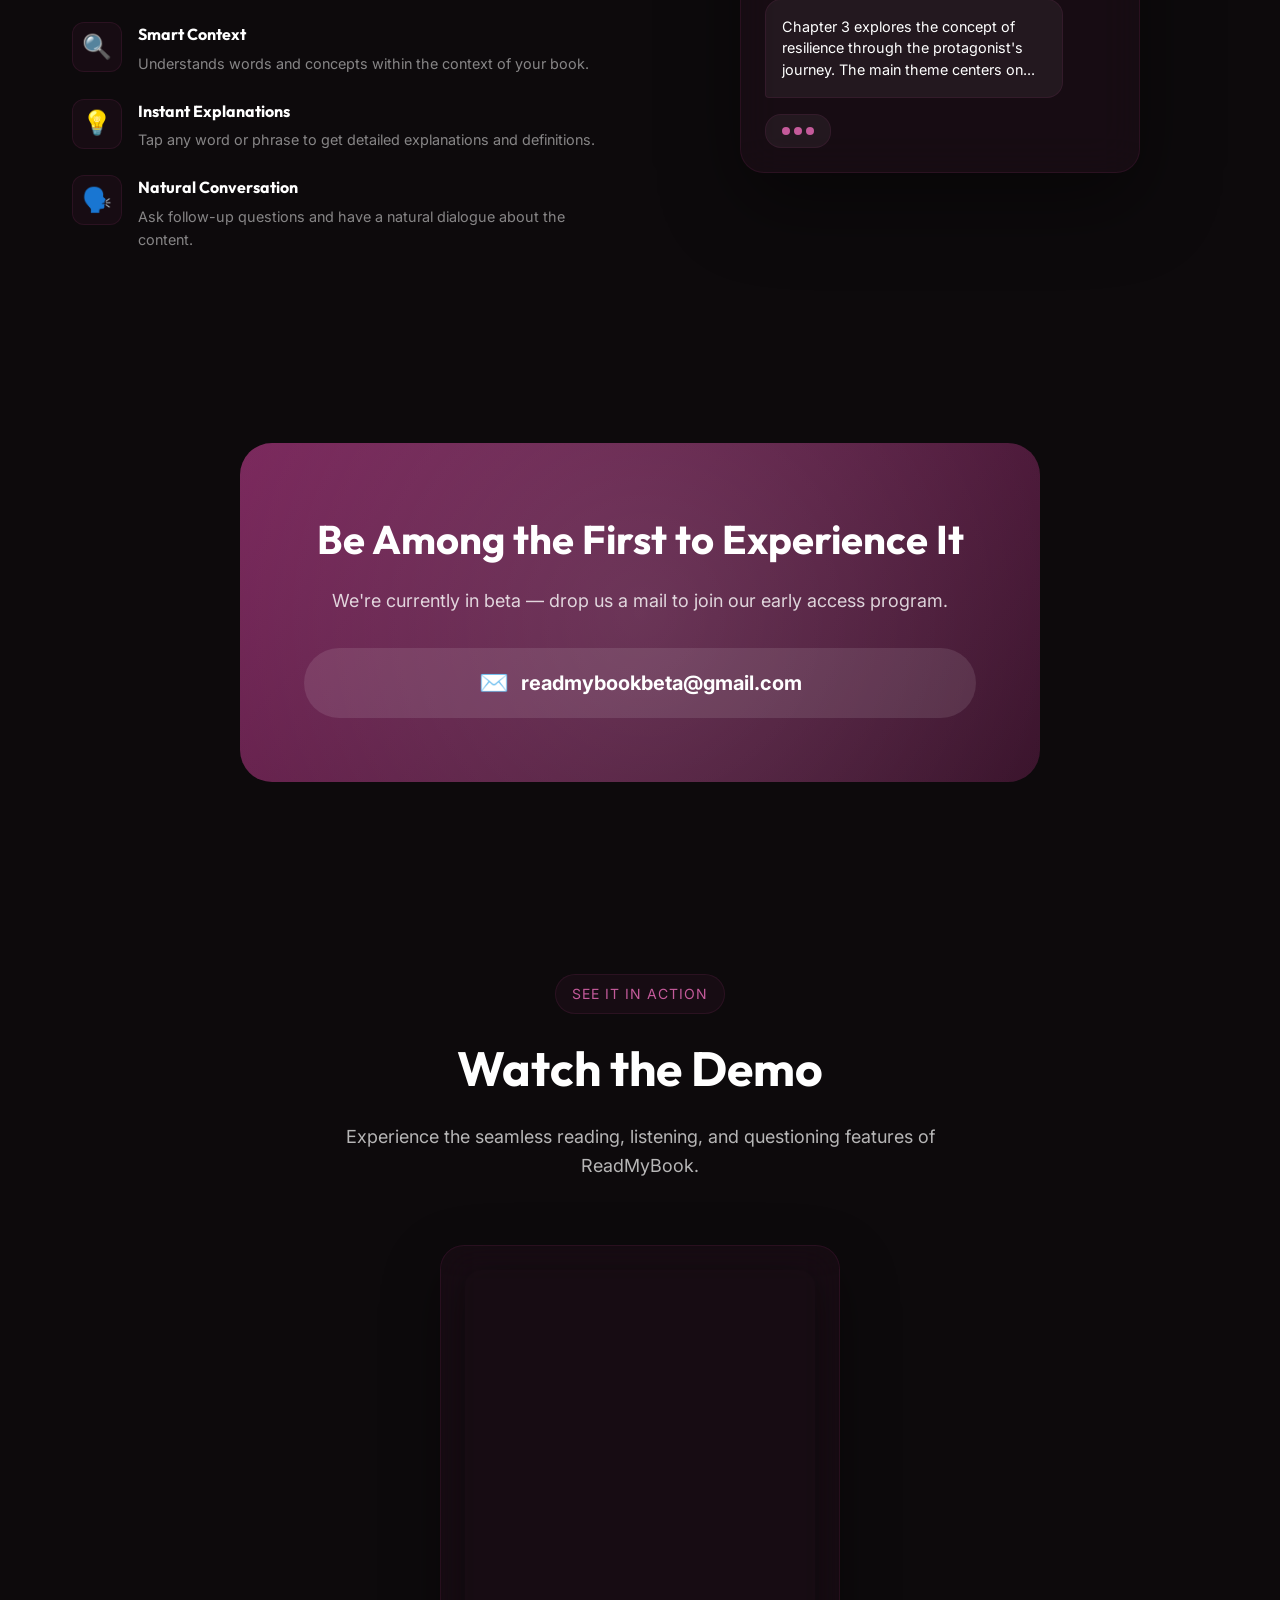
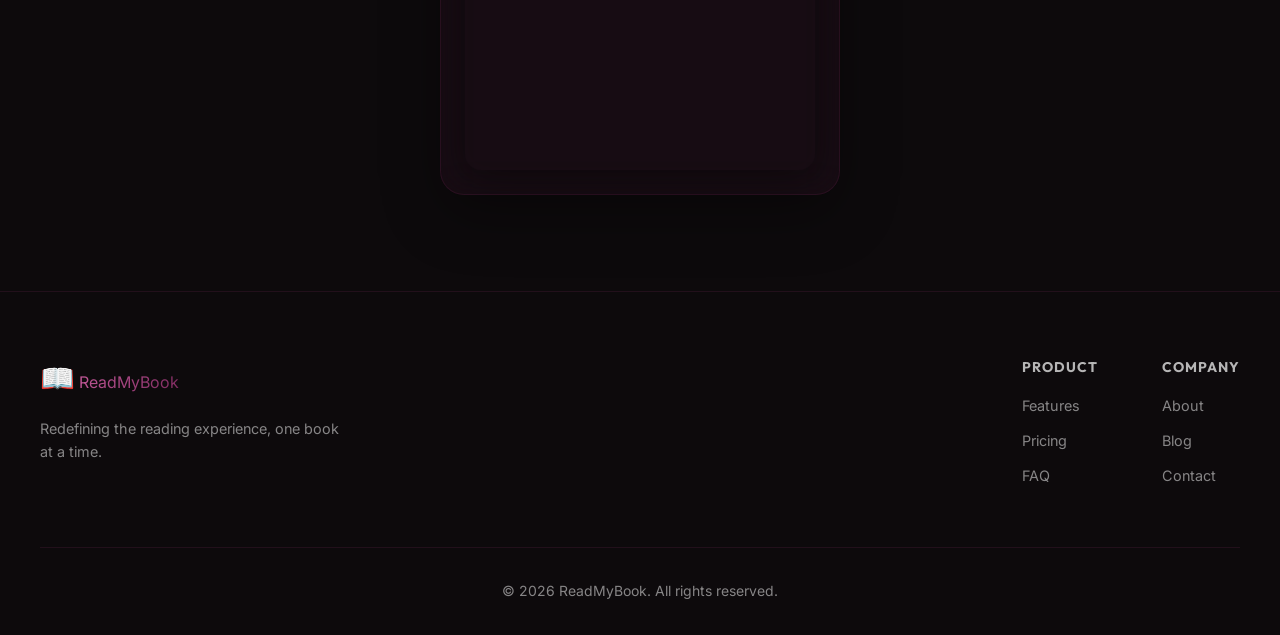
==== commit 74be083a: "RAG system made Agentic Improved the embedding with quantisation" ====
--- a/static/index.html
+++ b/static/index.html
@@ -254,6 +254,23 @@
         </div>
     </section>
 
+    <!-- Demo Video Section -->
+    <section class="demo-video-section" id="demo">
+        <div class="section-header">
+            <span class="section-tag">See It In Action</span>
+            <h2 class="section-title">Watch the Demo</h2>
+            <p class="section-subtitle">Experience the seamless reading, listening, and questioning features of ReadMyBook.</p>
+        </div>
+        <div class="demo-video-container">
+            <iframe 
+                class="demo-video"
+                src="https://drive.google.com/file/d/1jYsH58vSacuUitRmTD-U5yVkOV28GyZX/preview"
+                allow="autoplay"
+                allowfullscreen>
+            </iframe>
+        </div>
+    </section>
+
     <!-- Footer -->
     <footer class="footer">
         <div class="footer-container">
--- a/static/style.css
+++ b/static/style.css
@@ -1119,6 +1119,49 @@
 }
 
 /* ========================================
+   Demo Video Section
+   ======================================== */
+
+.demo-video-section {
+    padding: 6rem 2rem;
+    max-width: 1200px;
+    margin: 0 auto;
+}
+
+.demo-video-container {
+    display: flex;
+    justify-content: center;
+    align-items: center;
+    padding: 1.5rem;
+    background: var(--glass-bg);
+    border: 1px solid var(--glass-border);
+    border-radius: 24px;
+    backdrop-filter: blur(20px);
+    box-shadow: 0 20px 60px rgba(0, 0, 0, 0.3);
+    transition: all 0.4s ease;
+    max-width: 400px;
+    margin: 0 auto;
+}
+
+.demo-video-container:hover {
+    border-color: var(--major-color);
+    box-shadow: 0 30px 80px var(--accent-glow);
+}
+
+.demo-video {
+    width: 100%;
+    height: 500px;
+    border-radius: 16px;
+    box-shadow: 0 10px 40px rgba(0, 0, 0, 0.4);
+    border: none;
+}
+
+.demo-video:focus {
+    outline: 2px solid var(--major-color);
+    outline-offset: 4px;
+}
+
+/* ========================================
    Footer
    ======================================== */
 
